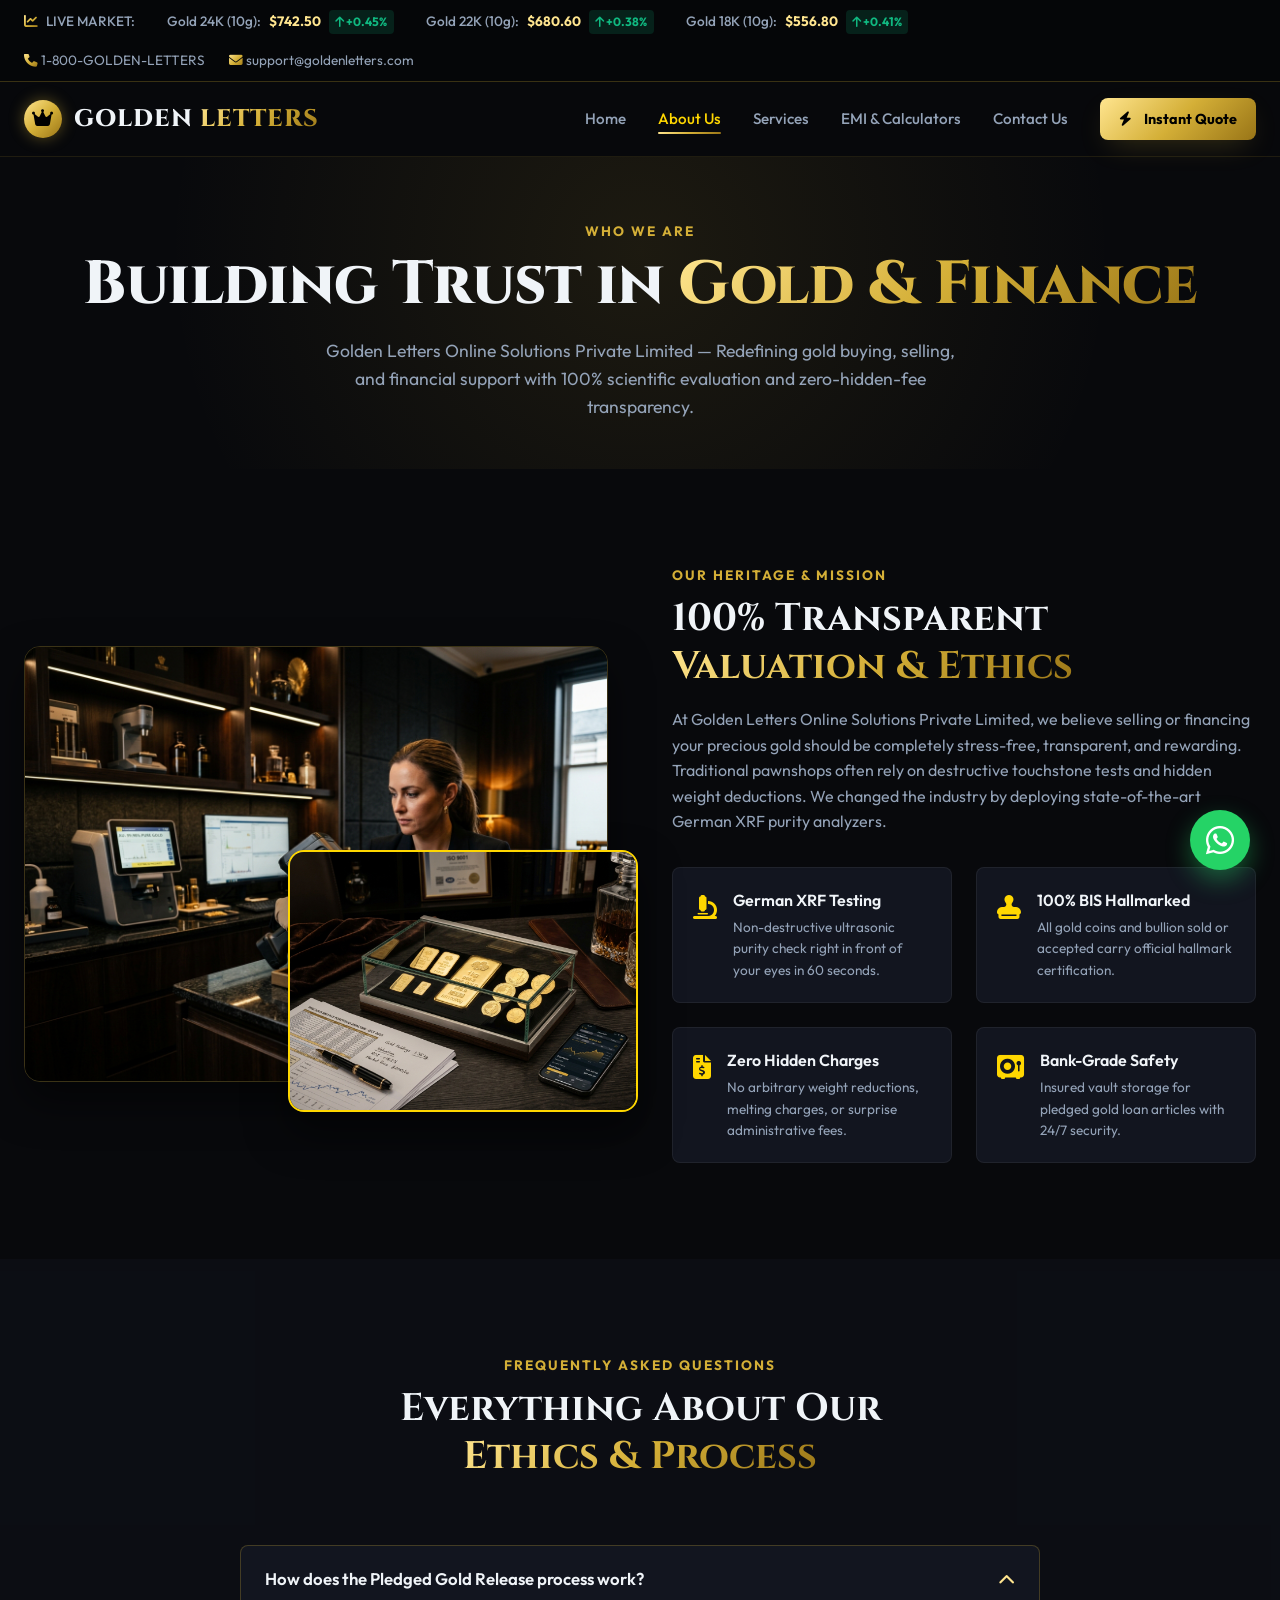
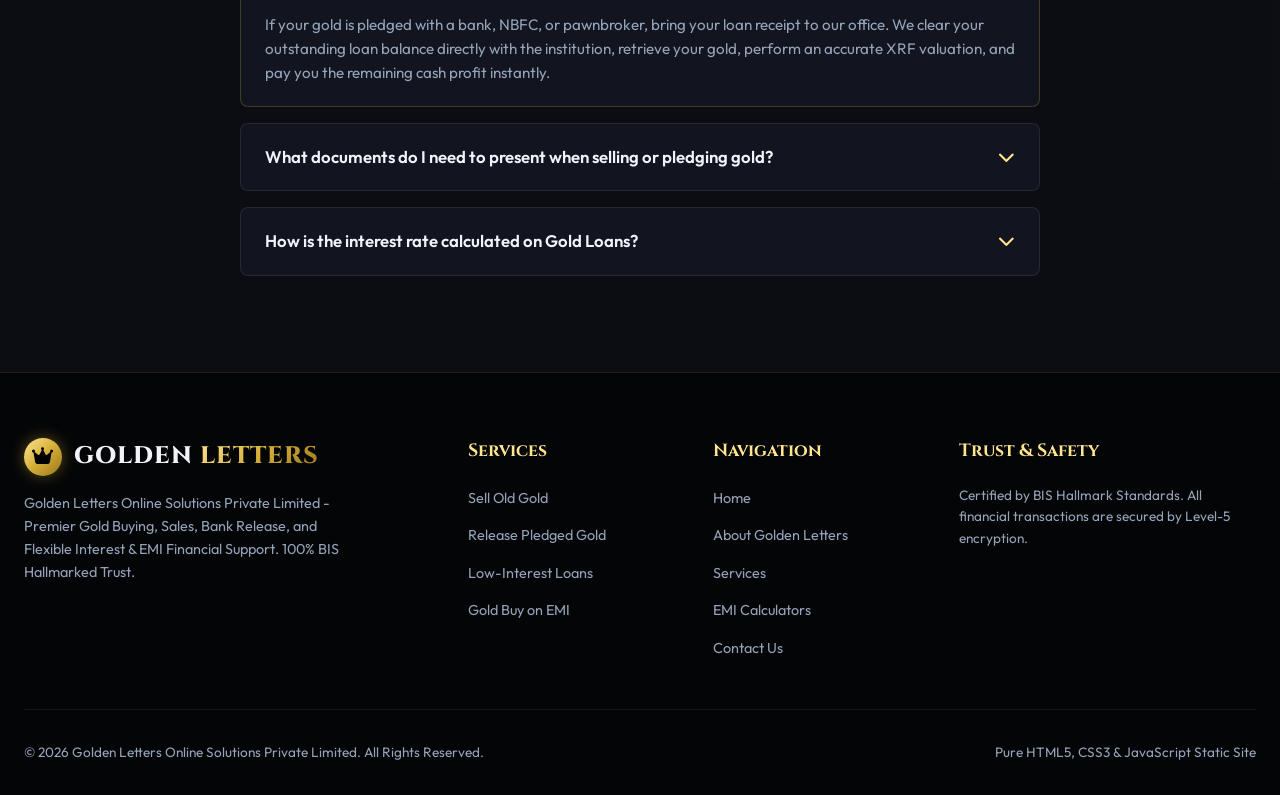
==== about.html @ a10e6843 "Initial commit of goldemi project Co-Authored-By: Claude Sonnet 5 <noreply@anthropic.com>" ====
<!DOCTYPE html>
<html lang="en">
<head>
  <meta charset="UTF-8">
  <meta name="viewport" content="width=device-width, initial-scale=1.0">
  <title>About Us | Golden Letters Online Solutions Private Limited</title>
  <meta name="description" content="Learn about Golden Letters Online Solutions Private Limited. Our commitment to 100% BIS hallmarked gold purity, German XRF testing, and transparent interest rates.">
  
  <!-- Font Awesome Icons -->
  <link rel="stylesheet" href="https://cdnjs.cloudflare.com/ajax/libs/font-awesome/6.4.0/css/all.min.css">
  
  <!-- Custom Stylesheet -->
  <link rel="stylesheet" href="styles.css">
</head>
<body>

  <!-- Top Live Gold Rate Ticker -->
  <div class="top-ticker">
    <div class="container ticker-wrap">
      <div class="ticker-items">
        <div class="ticker-item">
          <i class="fa-solid fa-chart-line text-gold"></i>
          <span class="ticker-label">LIVE MARKET:</span>
        </div>
        <div class="ticker-item">
          <span class="ticker-label">Gold 24K (10g):</span>
          <span class="ticker-val" id="rate-24k">$742.50</span>
          <span class="ticker-badge badge-up"><i class="fa-solid fa-arrow-up"></i> +0.45%</span>
        </div>
        <div class="ticker-item">
          <span class="ticker-label">Gold 22K (10g):</span>
          <span class="ticker-val" id="rate-22k">$680.60</span>
          <span class="ticker-badge badge-up"><i class="fa-solid fa-arrow-up"></i> +0.38%</span>
        </div>
        <div class="ticker-item">
          <span class="ticker-label">Gold 18K (10g):</span>
          <span class="ticker-val" id="rate-18k">$556.80</span>
          <span class="ticker-badge badge-up"><i class="fa-solid fa-arrow-up"></i> +0.41%</span>
        </div>
      </div>
      <div class="top-contact-info">
        <a href="tel:+18005554653"><i class="fa-solid fa-phone text-gold"></i> 1-800-GOLDEN-LETTERS</a>
        <a href="mailto:support@goldenletters.com"><i class="fa-solid fa-envelope text-gold"></i> support@goldenletters.com</a>
      </div>
    </div>
  </div>

  <!-- Header Navigation -->
  <nav class="navbar" id="navbar">
    <div class="container nav-wrap">
      <a href="index.html" class="brand-logo">
        <div class="brand-icon"><i class="fa-solid fa-crown"></i></div>
        <span>GOLDEN <span class="text-gold">LETTERS</span></span>
      </a>

      <ul class="nav-links" id="nav-links">
        <li><a href="index.html" class="nav-link">Home</a></li>
        <li><a href="about.html" class="nav-link active">About Us</a></li>
        <li><a href="services.html" class="nav-link">Services</a></li>
        <li><a href="calculator.html" class="nav-link">EMI & Calculators</a></li>
        <li><a href="contact.html" class="nav-link">Contact Us</a></li>
        <li><a href="contact.html" class="btn btn-gold btn-sm"><i class="fa-solid fa-bolt"></i> Instant Quote</a></li>
      </ul>

      <button class="mobile-toggle" id="mobile-toggle" aria-label="Toggle navigation">
        <i class="fa-solid fa-bars"></i>
      </button>
    </div>
  </nav>

  <!-- Page Header Banner -->
  <header class="section" style="background: radial-gradient(circle at 50% 30%, rgba(212, 175, 55, 0.1) 0%, transparent 70%); text-align: center; padding: 4rem 0 3rem;">
    <div class="container">
      <span class="sub-title">Who We Are</span>
      <h1 class="heading-lg">Building Trust in <span class="text-gold">Gold & Finance</span></h1>
      <p style="color: var(--text-muted); max-width: 650px; margin: 1rem auto 0; font-size: 1.1rem;">
        Golden Letters Online Solutions Private Limited — Redefining gold buying, selling, and financial support with 100% scientific evaluation and zero-hidden-fee transparency.
      </p>
    </div>
  </header>

  <!-- About Story Section -->
  <section class="section">
    <div class="container about-grid">
      <div class="about-image-stack">
        <img src="assets/gold-valuation.jpg" alt="German Spectrometer XRF Gold Testing" class="about-img-main" width="600" height="450">
        <img src="assets/gold-coins.jpg" alt="BIS Hallmarked Gold Bullion" class="about-img-sub" width="350" height="260">
      </div>

      <div class="about-content">
        <span class="sub-title">Our Heritage & Mission</span>
        <h2 class="heading-md">100% Transparent <span class="text-gold">Valuation & Ethics</span></h2>
        <p style="margin-top: 1rem; color: var(--text-muted);">
          At Golden Letters Online Solutions Private Limited, we believe selling or financing your precious gold should be completely stress-free, transparent, and rewarding. Traditional pawnshops often rely on destructive touchstone tests and hidden weight deductions. We changed the industry by deploying state-of-the-art German XRF purity analyzers.
        </p>

        <div class="about-features">
          <div class="about-feat-item">
            <div class="about-feat-icon"><i class="fa-solid fa-microscope"></i></div>
            <div class="about-feat-text">
              <h5>German XRF Testing</h5>
              <p>Non-destructive ultrasonic purity check right in front of your eyes in 60 seconds.</p>
            </div>
          </div>

          <div class="about-feat-item">
            <div class="about-feat-icon"><i class="fa-solid fa-stamp"></i></div>
            <div class="about-feat-text">
              <h5>100% BIS Hallmarked</h5>
              <p>All gold coins and bullion sold or accepted carry official hallmark certification.</p>
            </div>
          </div>

          <div class="about-feat-item">
            <div class="about-feat-icon"><i class="fa-solid fa-file-invoice-dollar"></i></div>
            <div class="about-feat-text">
              <h5>Zero Hidden Charges</h5>
              <p>No arbitrary weight reductions, melting charges, or surprise administrative fees.</p>
            </div>
          </div>

          <div class="about-feat-item">
            <div class="about-feat-icon"><i class="fa-solid fa-vault"></i></div>
            <div class="about-feat-text">
              <h5>Bank-Grade Safety</h5>
              <p>Insured vault storage for pledged gold loan articles with 24/7 security.</p>
            </div>
          </div>
        </div>
      </div>
    </div>
  </section>

  <!-- FAQ Accordion Section -->
  <section class="section" style="background: rgba(18, 21, 31, 0.4);">
    <div class="container">
      <div class="section-header">
        <span class="sub-title">Frequently Asked Questions</span>
        <h2 class="heading-md">Everything About Our <span class="text-gold">Ethics & Process</span></h2>
      </div>

      <div class="faq-grid">
        <div class="faq-item active">
          <div class="faq-question">
            <span>How does the Pledged Gold Release process work?</span>
            <i class="fa-solid fa-chevron-down faq-icon"></i>
          </div>
          <div class="faq-answer">
            <p>If your gold is pledged with a bank, NBFC, or pawnbroker, bring your loan receipt to our office. We clear your outstanding loan balance directly with the institution, retrieve your gold, perform an accurate XRF valuation, and pay you the remaining cash profit instantly.</p>
          </div>
        </div>

        <div class="faq-item">
          <div class="faq-question">
            <span>What documents do I need to present when selling or pledging gold?</span>
            <i class="fa-solid fa-chevron-down faq-icon"></i>
          </div>
          <div class="faq-answer">
            <p>You need to provide a valid government-issued photo ID (Passport, Driver's License, or National ID), proof of address, and proof of purchase or loan pledge document if available. This ensures full regulatory compliance.</p>
          </div>
        </div>

        <div class="faq-item">
          <div class="faq-question">
            <span>How is the interest rate calculated on Gold Loans?</span>
            <i class="fa-solid fa-chevron-down faq-icon"></i>
          </div>
          <div class="faq-answer">
            <p>Interest rates start as low as 0.75% per month depending on loan-to-value (LTV) ratio and tenure. You can choose between fixed monthly interest payments, EMI monthly installments, or bullet repayment where interest is paid at maturity.</p>
          </div>
        </div>
      </div>
    </div>
  </section>

  <!-- Floating WhatsApp Action -->
  <a href="https://wa.me/15553829100?text=Hi%20Golden%20Letters,%20I%20want%20to%20inquire%20about%20Gold%20Finance%20and%20EMI%20options" class="floating-whatsapp" target="_blank" aria-label="Chat on WhatsApp">
    <i class="fa-brands fa-whatsapp"></i>
  </a>

  <!-- Footer -->
  <footer class="footer">
    <div class="container">
      <div class="footer-grid">
        <div class="footer-col">
          <a href="index.html" class="brand-logo" style="margin-bottom: 1rem; display: inline-flex;">
            <div class="brand-icon"><i class="fa-solid fa-crown"></i></div>
            <span>GOLDEN <span class="text-gold">LETTERS</span></span>
          </a>
          <p style="color: var(--text-muted); font-size: 0.9rem; max-width: 320px;">
            Golden Letters Online Solutions Private Limited - Premier Gold Buying, Sales, Bank Release, and Flexible Interest & EMI Financial Support. 100% BIS Hallmarked Trust.
          </p>
        </div>

        <div class="footer-col">
          <h4>Services</h4>
          <ul class="footer-links">
            <li><a href="services.html">Sell Old Gold</a></li>
            <li><a href="services.html">Release Pledged Gold</a></li>
            <li><a href="calculator.html">Low-Interest Loans</a></li>
            <li><a href="calculator.html">Gold Buy on EMI</a></li>
          </ul>
        </div>

        <div class="footer-col">
          <h4>Navigation</h4>
          <ul class="footer-links">
            <li><a href="index.html">Home</a></li>
            <li><a href="about.html">About Golden Letters</a></li>
            <li><a href="services.html">Services</a></li>
            <li><a href="calculator.html">EMI Calculators</a></li>
            <li><a href="contact.html">Contact Us</a></li>
          </ul>
        </div>

        <div class="footer-col">
          <h4>Trust & Safety</h4>
          <p style="color: var(--text-muted); font-size: 0.85rem; margin-bottom: 1rem;">
            Certified by BIS Hallmark Standards. All financial transactions are secured by Level-5 encryption.
          </p>
        </div>
      </div>

      <div class="footer-bottom">
        <p>&copy; 2026 Golden Letters Online Solutions Private Limited. All Rights Reserved.</p>
        <p>Pure HTML5, CSS3 & JavaScript Static Site</p>
      </div>
    </div>
  </footer>

  <script src="app.js"></script>
</body>
</html>
---- styles.css ----
/* ==========================================================================
   Golden Letters Online Solutions Private Limited - CSS Stylesheet
   ========================================================================== */

@import url('https://fonts.googleapis.com/css2?family=Cinzel:wght@500;600;700;800;900&family=Outfit:wght@300;400;500;600;700&display=swap');

/* --- Design Tokens --- */
:root {
  --bg-dark: #08090C;
  --bg-card: #12151F;
  --bg-card-hover: #1A1F2C;
  --bg-glass: rgba(18, 21, 31, 0.7);
  
  --gold-primary: #D4AF37;
  --gold-light: #FFE58F;
  --gold-bright: #FFD700;
  --gold-dark: #997517;
  --gold-gradient: linear-gradient(135deg, #FFE58F 0%, #D4AF37 50%, #997517 100%);
  --gold-gradient-glow: linear-gradient(135deg, rgba(255,229,143,0.3) 0%, rgba(212,175,55,0.2) 100%);
  --gold-border: rgba(212, 175, 55, 0.25);
  
  --text-main: #F0F4F8;
  --text-muted: #94A3B8;
  --text-gold: #E6C244;
  
  --success: #10B981;
  --danger: #EF4444;
  
  --font-heading: 'Cinzel', serif;
  --font-body: 'Outfit', sans-serif;
  
  --shadow-gold: 0 10px 30px -10px rgba(212, 175, 55, 0.3);
  --shadow-card: 0 20px 40px rgba(0, 0, 0, 0.5);
  --radius-sm: 8px;
  --radius-md: 16px;
  --radius-lg: 24px;
  
  --transition: all 0.3s cubic-bezier(0.4, 0, 0.2, 1);
}

/* --- Reset & Global --- */
*, *::before, *::after {
  box-sizing: border-box;
  margin: 0;
  padding: 0;
}

html {
  scroll-behavior: smooth;
  font-size: 16px;
}

body {
  background-color: var(--bg-dark);
  color: var(--text-main);
  font-family: var(--font-body);
  line-height: 1.6;
  overflow-x: hidden;
}

a {
  color: inherit;
  text-decoration: none;
}

button {
  font-family: var(--font-body);
  cursor: pointer;
  border: none;
  outline: none;
}

img {
  max-width: 100%;
  height: auto;
  display: block;
}

/* --- Container --- */
.container {
  width: 100%;
  max-width: 1280px;
  margin: 0 auto;
  padding: 0 1.5rem;
}

/* --- Typography Utilities --- */
.text-gold {
  background: var(--gold-gradient);
  -webkit-background-clip: text;
  -webkit-text-fill-color: transparent;
  display: inline-block;
}

.heading-lg {
  font-family: var(--font-heading);
  font-size: clamp(2.2rem, 5vw, 3.8rem);
  font-weight: 800;
  line-height: 1.15;
  letter-spacing: -0.5px;
}

.heading-md {
  font-family: var(--font-heading);
  font-size: clamp(1.6rem, 3.5vw, 2.4rem);
  font-weight: 700;
  line-height: 1.25;
}

.heading-sm {
  font-family: var(--font-heading);
  font-size: 1.25rem;
  font-weight: 600;
}

.sub-title {
  color: var(--gold-primary);
  text-transform: uppercase;
  letter-spacing: 2px;
  font-size: 0.85rem;
  font-weight: 700;
  margin-bottom: 0.5rem;
  display: block;
}

/* --- Buttons & UI Elements --- */
.btn {
  display: inline-flex;
  align-items: center;
  justify-content: center;
  gap: 0.75rem;
  padding: 0.9rem 1.8rem;
  font-size: 1rem;
  font-weight: 600;
  border-radius: var(--radius-sm);
  transition: var(--transition);
  position: relative;
  overflow: hidden;
  z-index: 1;
}

.btn-gold {
  background: var(--gold-gradient);
  color: #000;
  font-weight: 700;
  box-shadow: var(--shadow-gold);
}

.btn-gold:hover {
  transform: translateY(-3px);
  box-shadow: 0 15px 35px -5px rgba(212, 175, 55, 0.5);
}

.btn-outline {
  background: transparent;
  color: var(--text-main);
  border: 1px solid var(--gold-border);
  backdrop-filter: blur(10px);
}

.btn-outline:hover {
  border-color: var(--gold-bright);
  color: var(--gold-bright);
  background: rgba(212, 175, 55, 0.08);
  transform: translateY(-3px);
}

.btn-sm {
  padding: 0.6rem 1.2rem;
  font-size: 0.9rem;
}

/* --- Live Ticker Bar --- */
.top-ticker {
  background: #050608;
  border-bottom: 1px solid var(--gold-border);
  padding: 0.6rem 0;
  font-size: 0.85rem;
  position: relative;
  z-index: 100;
}

.ticker-wrap {
  display: flex;
  justify-content: space-between;
  align-items: center;
  flex-wrap: wrap;
  gap: 1rem;
}

.ticker-items {
  display: flex;
  gap: 2rem;
  align-items: center;
  overflow-x: auto;
  white-space: nowrap;
  scrollbar-width: none;
}
.ticker-items::-webkit-scrollbar { display: none; }

.ticker-item {
  display: flex;
  align-items: center;
  gap: 0.5rem;
}

.ticker-label {
  color: var(--text-muted);
  font-weight: 500;
}

.ticker-val {
  color: var(--gold-light);
  font-weight: 700;
}

.ticker-badge {
  padding: 0.15rem 0.4rem;
  border-radius: 4px;
  font-size: 0.75rem;
  font-weight: 700;
}

.badge-up {
  background: rgba(16, 185, 129, 0.15);
  color: var(--success);
}

.top-contact-info {
  display: flex;
  gap: 1.5rem;
  color: var(--text-muted);
}
.top-contact-info a:hover {
  color: var(--gold-bright);
}

/* --- Header Navigation --- */
.navbar {
  position: sticky;
  top: 0;
  left: 0;
  width: 100%;
  background: rgba(8, 9, 12, 0.85);
  backdrop-filter: blur(16px);
  border-bottom: 1px solid rgba(212, 175, 55, 0.12);
  z-index: 99;
  padding: 1rem 0;
  transition: var(--transition);
}

.nav-wrap {
  display: flex;
  align-items: center;
  justify-content: space-between;
}

.brand-logo {
  display: flex;
  align-items: center;
  gap: 0.75rem;
  font-family: var(--font-heading);
  font-size: 1.5rem;
  font-weight: 800;
  letter-spacing: 1px;
}

.brand-icon {
  width: 38px;
  height: 38px;
  background: var(--gold-gradient);
  border-radius: 50%;
  display: flex;
  align-items: center;
  justify-content: center;
  color: #000;
  font-size: 1.2rem;
  box-shadow: 0 0 15px rgba(212, 175, 55, 0.4);
}

.nav-links {
  display: flex;
  align-items: center;
  gap: 2rem;
  list-style: none;
}

.nav-link {
  font-weight: 500;
  font-size: 0.95rem;
  color: var(--text-muted);
  transition: var(--transition);
  position: relative;
}

.nav-link:hover, .nav-link.active {
  color: var(--gold-bright);
}

.nav-link.active::after {
  content: '';
  position: absolute;
  bottom: -6px;
  left: 0;
  width: 100%;
  height: 2px;
  background: var(--gold-gradient);
  border-radius: 2px;
}

.mobile-toggle {
  display: none;
  background: transparent;
  color: var(--text-main);
  font-size: 1.5rem;
}

/* --- Hero Section --- */
.hero-section {
  position: relative;
  padding: 5rem 0 6rem;
  background: radial-gradient(circle at 70% 30%, rgba(212, 175, 55, 0.08) 0%, transparent 60%);
  overflow: hidden;
}

.hero-grid {
  display: grid;
  grid-template-columns: 1.1fr 0.9fr;
  gap: 3rem;
  align-items: center;
}

.hero-badge {
  display: inline-flex;
  align-items: center;
  gap: 0.5rem;
  padding: 0.4rem 1rem;
  background: rgba(212, 175, 55, 0.1);
  border: 1px solid var(--gold-border);
  border-radius: 50px;
  font-size: 0.85rem;
  color: var(--gold-light);
  margin-bottom: 1.5rem;
}

.hero-description {
  font-size: 1.15rem;
  color: var(--text-muted);
  margin: 1.5rem 0 2.5rem;
  max-width: 580px;
}

.hero-actions {
  display: flex;
  gap: 1rem;
  flex-wrap: wrap;
}

.hero-stats {
  display: grid;
  grid-template-columns: repeat(3, 1fr);
  gap: 1.5rem;
  margin-top: 3.5rem;
  padding-top: 2rem;
  border-top: 1px solid rgba(255, 255, 255, 0.08);
}

.stat-item h4 {
  font-family: var(--font-heading);
  font-size: 1.8rem;
  color: var(--gold-light);
  font-weight: 800;
}
.stat-item p {
  font-size: 0.85rem;
  color: var(--text-muted);
}

.hero-image-wrap {
  position: relative;
}

.hero-image-card {
  position: relative;
  border-radius: var(--radius-lg);
  overflow: hidden;
  border: 1px solid var(--gold-border);
  box-shadow: var(--shadow-card);
}

.hero-image-card img {
  width: 100%;
  object-fit: cover;
  transform: scale(1.02);
  transition: transform 0.6s ease;
}
.hero-image-card:hover img {
  transform: scale(1.06);
}

.floating-glass-badge {
  position: absolute;
  bottom: -20px;
  left: -20px;
  background: rgba(18, 21, 31, 0.85);
  backdrop-filter: blur(16px);
  border: 1px solid var(--gold-border);
  padding: 1.2rem;
  border-radius: var(--radius-md);
  box-shadow: var(--shadow-card);
  display: flex;
  align-items: center;
  gap: 1rem;
}

.badge-icon {
  width: 48px;
  height: 48px;
  background: var(--gold-gradient);
  border-radius: 12px;
  display: flex;
  align-items: center;
  justify-content: center;
  font-size: 1.5rem;
  color: #000;
}

/* --- Section Global Styling --- */
.section {
  padding: 6rem 0;
}

.section-header {
  text-align: center;
  max-width: 680px;
  margin: 0 auto 4rem;
}

.section-header p {
  color: var(--text-muted);
  font-size: 1.1rem;
  margin-top: 0.75rem;
}

/* --- Services Section --- */
.services-grid {
  display: grid;
  grid-template-columns: repeat(auto-fit, minmax(280px, 1fr));
  gap: 2rem;
}

.service-card {
  background: var(--bg-card);
  border: 1px solid var(--gold-border);
  border-radius: var(--radius-md);
  padding: 2.2rem;
  transition: var(--transition);
  position: relative;
  overflow: hidden;
  display: flex;
  flex-direction: column;
}

.service-card:hover {
  background: var(--bg-card-hover);
  border-color: var(--gold-bright);
  transform: translateY(-8px);
  box-shadow: 0 20px 40px -15px rgba(212, 175, 55, 0.2);
}

.service-icon-box {
  width: 60px;
  height: 60px;
  background: rgba(212, 175, 55, 0.1);
  border: 1px solid var(--gold-border);
  border-radius: 16px;
  display: flex;
  align-items: center;
  justify-content: center;
  font-size: 1.8rem;
  color: var(--gold-bright);
  margin-bottom: 1.5rem;
  transition: var(--transition);
}

.service-card:hover .service-icon-box {
  background: var(--gold-gradient);
  color: #000;
  box-shadow: 0 0 20px rgba(212, 175, 55, 0.4);
}

.service-card h3 {
  font-family: var(--font-heading);
  font-size: 1.35rem;
  margin-bottom: 0.75rem;
}

.service-card p {
  color: var(--text-muted);
  font-size: 0.95rem;
  margin-bottom: 1.5rem;
  flex-grow: 1;
}

.service-link {
  color: var(--gold-light);
  font-weight: 600;
  font-size: 0.9rem;
  display: inline-flex;
  align-items: center;
  gap: 0.5rem;
  transition: var(--transition);
}

.service-card:hover .service-link {
  color: var(--gold-bright);
  gap: 0.8rem;
}

/* --- Interactive Finance Suite (Calculators) --- */
.finance-section {
  background: linear-gradient(180deg, var(--bg-dark) 0%, #0F121B 100%);
  position: relative;
}

.calc-container {
  background: var(--bg-card);
  border: 1px solid var(--gold-border);
  border-radius: var(--radius-lg);
  padding: 3rem;
  box-shadow: var(--shadow-card);
}

.calc-tabs {
  display: flex;
  gap: 1rem;
  border-bottom: 1px solid rgba(255, 255, 255, 0.08);
  padding-bottom: 1.5rem;
  margin-bottom: 2.5rem;
  overflow-x: auto;
}

.calc-tab {
  padding: 0.8rem 1.6rem;
  background: rgba(255, 255, 255, 0.03);
  border: 1px solid rgba(255, 255, 255, 0.08);
  border-radius: 50px;
  color: var(--text-muted);
  font-weight: 600;
  font-size: 0.95rem;
  transition: var(--transition);
  white-space: nowrap;
}

.calc-tab:hover {
  border-color: var(--gold-border);
  color: var(--text-main);
}

.calc-tab.active {
  background: var(--gold-gradient);
  color: #000;
  border-color: transparent;
  font-weight: 700;
  box-shadow: 0 4px 20px rgba(212, 175, 55, 0.3);
}

.calc-tab-content {
  display: none;
}
.calc-tab-content.active {
  display: grid;
  grid-template-columns: 1.2fr 0.8fr;
  gap: 3rem;
  align-items: start;
}

/* Form inputs & Sliders */
.form-group {
  margin-bottom: 1.8rem;
}

.form-label-row {
  display: flex;
  justify-content: space-between;
  align-items: center;
  margin-bottom: 0.6rem;
}

.form-label {
  font-size: 0.95rem;
  font-weight: 600;
  color: var(--text-main);
}

.form-value-display {
  font-size: 1.1rem;
  font-weight: 700;
  color: var(--gold-light);
  background: rgba(212, 175, 55, 0.1);
  padding: 0.2rem 0.8rem;
  border-radius: var(--radius-sm);
  border: 1px solid var(--gold-border);
}

.range-slider {
  width: 100%;
  height: 8px;
  background: #202636;
  border-radius: 4px;
  outline: none;
  -webkit-appearance: none;
  appearance: none;
  cursor: pointer;
}

.range-slider::-webkit-slider-thumb {
  -webkit-appearance: none;
  appearance: none;
  width: 22px;
  height: 22px;
  border-radius: 50%;
  background: var(--gold-bright);
  box-shadow: 0 0 10px rgba(255, 215, 0, 0.8);
  cursor: pointer;
  transition: transform 0.1s;
}

.range-slider::-webkit-slider-thumb:hover {
  transform: scale(1.2);
}

.radio-group {
  display: grid;
  grid-template-columns: repeat(3, 1fr);
  gap: 0.75rem;
}

.radio-card {
  background: rgba(255, 255, 255, 0.03);
  border: 1px solid rgba(255, 255, 255, 0.08);
  padding: 0.75rem;
  text-align: center;
  border-radius: var(--radius-sm);
  cursor: pointer;
  transition: var(--transition);
  font-weight: 600;
  font-size: 0.9rem;
}

.radio-card:hover {
  border-color: var(--gold-border);
}

.radio-card.active {
  background: rgba(212, 175, 55, 0.15);
  border-color: var(--gold-bright);
  color: var(--gold-light);
}

/* Calculator Result Panel */
.calc-result-panel {
  background: rgba(8, 9, 12, 0.6);
  border: 1px solid var(--gold-border);
  border-radius: var(--radius-md);
  padding: 2rem;
  display: flex;
  flex-direction: column;
  justify-content: space-between;
}

.result-main {
  text-align: center;
  padding-bottom: 1.5rem;
  border-bottom: 1px solid rgba(255, 255, 255, 0.08);
  margin-bottom: 1.5rem;
}

.result-main-title {
  color: var(--text-muted);
  font-size: 0.9rem;
  text-transform: uppercase;
  letter-spacing: 1px;
}

.result-main-val {
  font-family: var(--font-heading);
  font-size: 2.5rem;
  font-weight: 800;
  color: var(--gold-light);
  margin: 0.3rem 0;
}

.result-breakdown {
  display: flex;
  flex-direction: column;
  gap: 1rem;
  margin-bottom: 2rem;
}

.breakdown-row {
  display: flex;
  justify-content: space-between;
  font-size: 0.95rem;
}

.breakdown-label {
  color: var(--text-muted);
}

.breakdown-val {
  font-weight: 600;
  color: var(--text-main);
}

/* Custom Visual Progress Bar */
.visual-bar-wrap {
  height: 10px;
  background: #1A1F2D;
  border-radius: 5px;
  overflow: hidden;
  display: flex;
  margin-top: 0.5rem;
}

.bar-principal {
  background: var(--gold-bright);
  height: 100%;
}
.bar-interest {
  background: #3B82F6;
  height: 100%;
}

/* --- About & BIS Trust Section --- */
.about-grid {
  display: grid;
  grid-template-columns: 1fr 1fr;
  gap: 4rem;
  align-items: center;
}

.about-features {
  display: grid;
  grid-template-columns: 1fr 1fr;
  gap: 1.5rem;
  margin-top: 2rem;
}

.about-feat-item {
  background: var(--bg-card);
  border: 1px solid rgba(255, 255, 255, 0.06);
  padding: 1.25rem;
  border-radius: var(--radius-sm);
  display: flex;
  gap: 1rem;
  align-items: flex-start;
}

.about-feat-icon {
  font-size: 1.5rem;
  color: var(--gold-bright);
}

.about-feat-text h5 {
  font-size: 1rem;
  font-weight: 600;
  margin-bottom: 0.2rem;
}
.about-feat-text p {
  font-size: 0.85rem;
  color: var(--text-muted);
}

/* Image Showcase Grid */
.about-image-stack {
  position: relative;
}

.about-img-main {
  border-radius: var(--radius-md);
  border: 1px solid var(--gold-border);
  box-shadow: var(--shadow-card);
}

.about-img-sub {
  position: absolute;
  bottom: -30px;
  right: -30px;
  width: 60%;
  border-radius: var(--radius-md);
  border: 2px solid var(--gold-bright);
  box-shadow: var(--shadow-card);
}

/* --- FAQ Accordion --- */
.faq-grid {
  max-width: 800px;
  margin: 0 auto;
  display: flex;
  flex-direction: column;
  gap: 1rem;
}

.faq-item {
  background: var(--bg-card);
  border: 1px solid rgba(255, 255, 255, 0.08);
  border-radius: var(--radius-sm);
  overflow: hidden;
  transition: var(--transition);
}

.faq-item.active {
  border-color: var(--gold-border);
}

.faq-question {
  padding: 1.25rem 1.5rem;
  display: flex;
  justify-content: space-between;
  align-items: center;
  cursor: pointer;
  font-weight: 600;
  font-size: 1.05rem;
}

.faq-icon {
  transition: transform 0.3s ease;
  color: var(--gold-light);
}

.faq-item.active .faq-icon {
  transform: rotate(180deg);
}

.faq-answer {
  max-height: 0;
  overflow: hidden;
  transition: max-height 0.4s ease, padding 0.4s ease;
  color: var(--text-muted);
  font-size: 0.95rem;
  line-height: 1.6;
}

.faq-item.active .faq-answer {
  max-height: 300px;
  padding: 0 1.5rem 1.25rem 1.5rem;
}

/* --- Contact & Location Section --- */
.contact-grid {
  display: grid;
  grid-template-columns: 1fr 1.2fr;
  gap: 3rem;
}

.contact-info-card {
  background: var(--bg-card);
  border: 1px solid var(--gold-border);
  border-radius: var(--radius-md);
  padding: 2.5rem;
}

.contact-item {
  display: flex;
  gap: 1.2rem;
  margin-bottom: 2rem;
}

.contact-icon-box {
  width: 48px;
  height: 48px;
  background: rgba(212, 175, 55, 0.1);
  border: 1px solid var(--gold-border);
  border-radius: 12px;
  display: flex;
  align-items: center;
  justify-content: center;
  color: var(--gold-bright);
  font-size: 1.3rem;
}

.contact-text h5 {
  font-size: 1.05rem;
  margin-bottom: 0.25rem;
}

.contact-text p {
  color: var(--text-muted);
  font-size: 0.9rem;
}

.contact-form {
  background: var(--bg-card);
  border: 1px solid rgba(255, 255, 255, 0.08);
  border-radius: var(--radius-md);
  padding: 2.5rem;
}

.input-field, .select-field, .textarea-field {
  width: 100%;
  padding: 0.9rem 1.2rem;
  background: #0B0E17;
  border: 1px solid rgba(255, 255, 255, 0.12);
  border-radius: var(--radius-sm);
  color: var(--text-main);
  font-family: var(--font-body);
  font-size: 0.95rem;
  transition: var(--transition);
}

.input-field:focus, .select-field:focus, .textarea-field:focus {
  outline: none;
  border-color: var(--gold-bright);
  box-shadow: 0 0 10px rgba(212, 175, 55, 0.2);
}

.form-grid-2 {
  display: grid;
  grid-template-columns: 1fr 1fr;
  gap: 1rem;
}

/* --- Floating WhatsApp Button --- */
.floating-whatsapp {
  position: fixed;
  bottom: 30px;
  right: 30px;
  width: 60px;
  height: 60px;
  background: #25D366;
  color: #fff;
  border-radius: 50%;
  display: flex;
  align-items: center;
  justify-content: center;
  font-size: 2rem;
  box-shadow: 0 10px 25px rgba(37, 211, 102, 0.4);
  z-index: 999;
  transition: var(--transition);
}

.floating-whatsapp:hover {
  transform: scale(1.1);
  box-shadow: 0 15px 30px rgba(37, 211, 102, 0.6);
}

/* --- Modal Overlay --- */
.modal-overlay {
  position: fixed;
  top: 0;
  left: 0;
  width: 100%;
  height: 100vh;
  background: rgba(0, 0, 0, 0.85);
  backdrop-filter: blur(10px);
  display: flex;
  align-items: center;
  justify-content: center;
  z-index: 9999;
  opacity: 0;
  pointer-events: none;
  transition: opacity 0.3s ease;
}

.modal-overlay.active {
  opacity: 1;
  pointer-events: auto;
}

.modal-card {
  background: var(--bg-card);
  border: 1px solid var(--gold-bright);
  border-radius: var(--radius-md);
  padding: 2.5rem;
  max-width: 480px;
  width: 90%;
  text-align: center;
  box-shadow: var(--shadow-card);
  transform: translateY(20px);
  transition: transform 0.3s ease;
}

.modal-overlay.active .modal-card {
  transform: translateY(0);
}

.modal-icon {
  width: 70px;
  height: 70px;
  background: var(--gold-gradient);
  border-radius: 50%;
  display: flex;
  align-items: center;
  justify-content: center;
  font-size: 2.2rem;
  color: #000;
  margin: 0 auto 1.5rem;
}

/* --- Footer --- */
.footer {
  background: #040507;
  border-top: 1px solid rgba(212, 175, 55, 0.15);
  padding: 4rem 0 2rem;
}

.footer-grid {
  display: grid;
  grid-template-columns: 2fr 1fr 1fr 1.5fr;
  gap: 3rem;
  margin-bottom: 3rem;
}

.footer-col h4 {
  font-family: var(--font-heading);
  font-size: 1.1rem;
  color: var(--gold-light);
  margin-bottom: 1.2rem;
}

.footer-links {
  list-style: none;
  display: flex;
  flex-direction: column;
  gap: 0.75rem;
}

.footer-links a {
  color: var(--text-muted);
  font-size: 0.9rem;
  transition: var(--transition);
}

.footer-links a:hover {
  color: var(--gold-bright);
  padding-left: 5px;
}

.footer-bottom {
  border-top: 1px solid rgba(255, 255, 255, 0.06);
  padding-top: 2rem;
  display: flex;
  justify-content: space-between;
  align-items: center;
  color: var(--text-muted);
  font-size: 0.85rem;
}

/* --- Responsive Media Queries --- */
@media (max-width: 992px) {
  .hero-grid { grid-template-columns: 1fr; }
  .calc-tab-content.active { grid-template-columns: 1fr; }
  .about-grid { grid-template-columns: 1fr; }
  .contact-grid { grid-template-columns: 1fr; }
  .footer-grid { grid-template-columns: 1fr 1fr; }
  .floating-glass-badge { position: relative; bottom: 0; left: 0; margin-top: 1rem; }
}

@media (max-width: 768px) {
  .nav-links {
    position: fixed;
    top: 70px;
    left: -100%;
    width: 100%;
    height: calc(100vh - 70px);
    background: var(--bg-card);
    flex-direction: column;
    padding: 2rem;
    transition: 0.4s ease;
  }
  .nav-links.active { left: 0; }
  .mobile-toggle { display: block; }
  .top-contact-info { display: none; }
  .footer-grid { grid-template-columns: 1fr; }
  .about-img-sub { display: none; }
  .hero-stats { grid-template-columns: 1fr; gap: 1rem; }
}
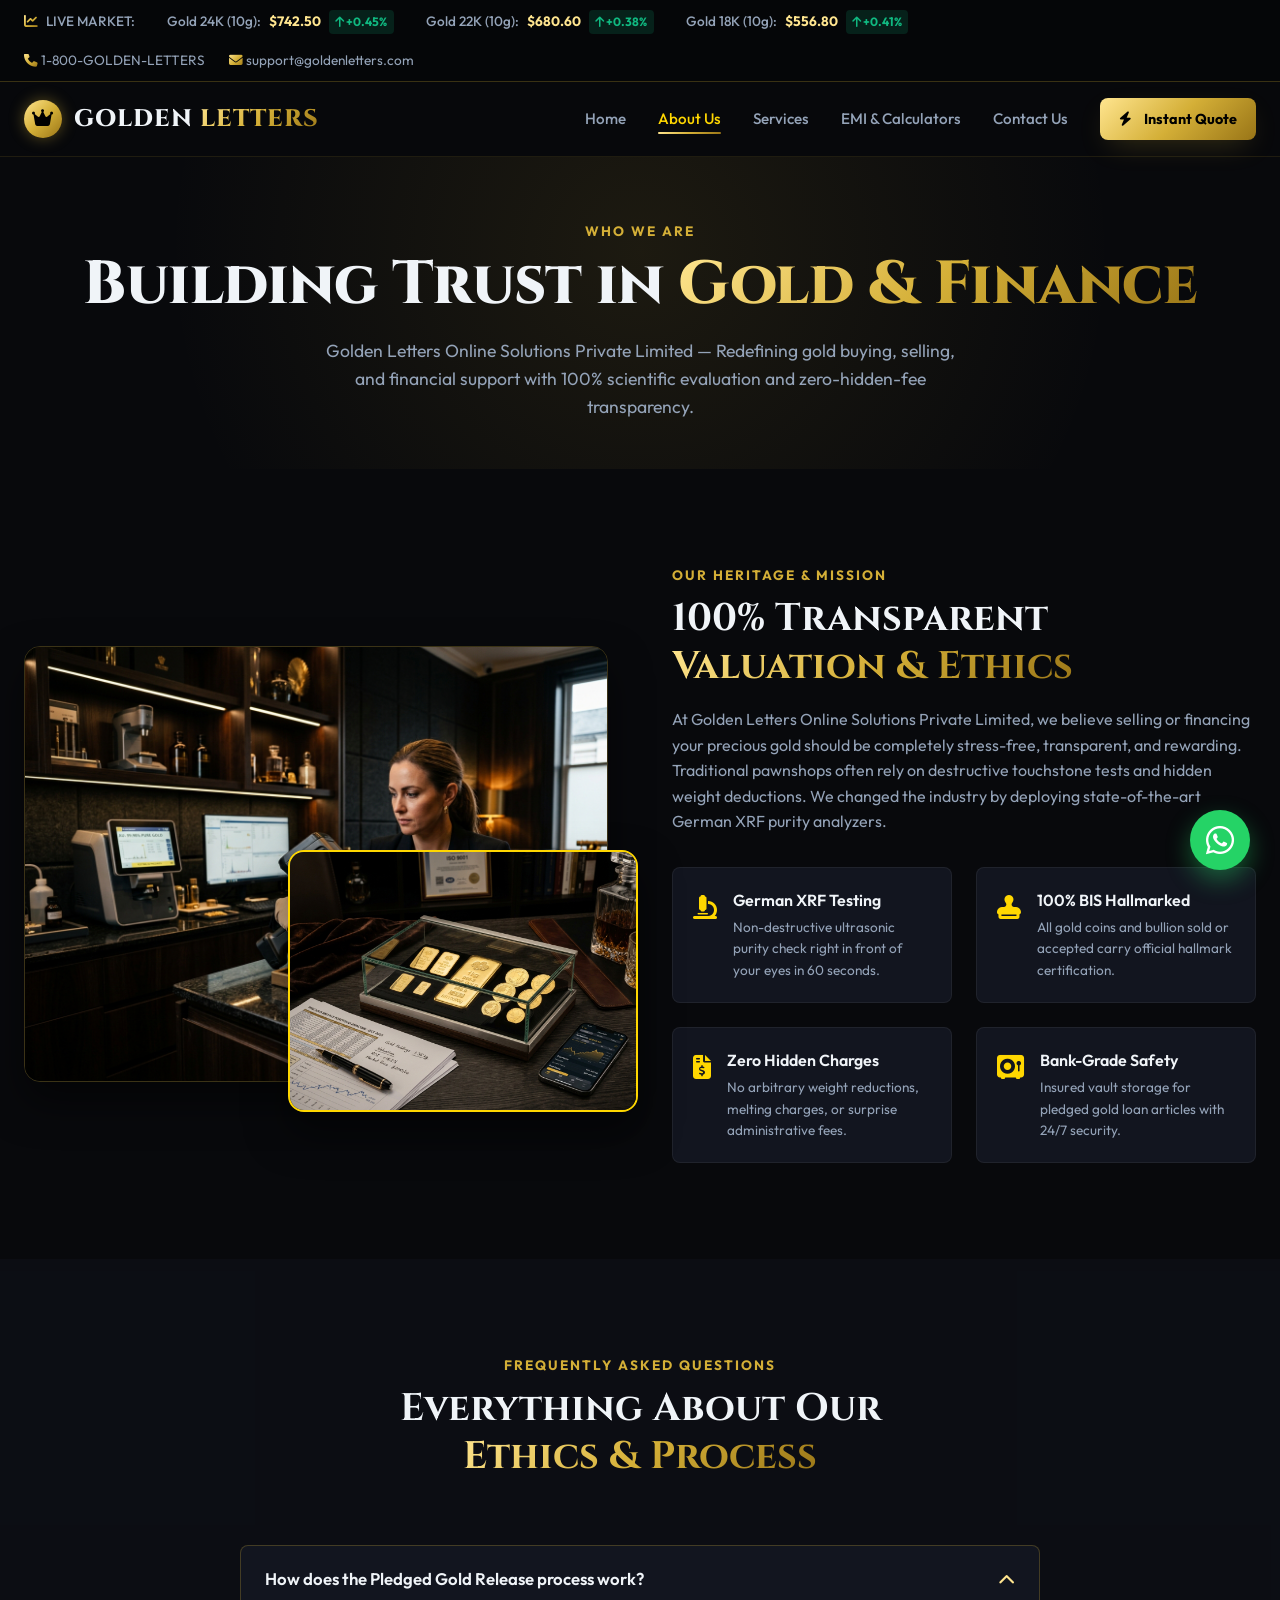
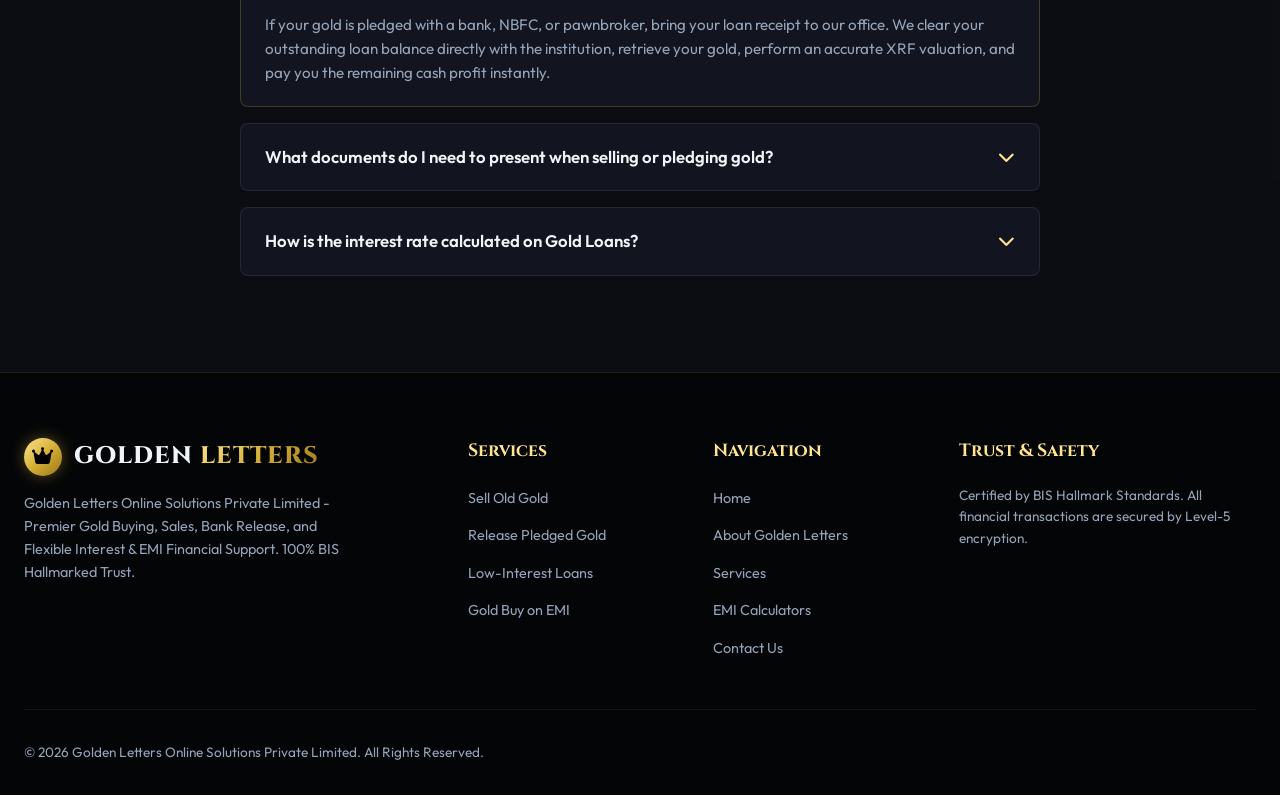
==== commit 2ec13df9: "Enhance gold and silver rate display with live updates and improved badge styling" ====
--- a/about.html
+++ b/about.html
@@ -25,17 +25,17 @@
         <div class="ticker-item">
           <span class="ticker-label">Gold 24K (10g):</span>
           <span class="ticker-val" id="rate-24k">$742.50</span>
-          <span class="ticker-badge badge-up"><i class="fa-solid fa-arrow-up"></i> +0.45%</span>
+          <span class="ticker-badge badge-up" id="badge-24k"><i class="fa-solid fa-arrow-up"></i> +0.45%</span>
         </div>
         <div class="ticker-item">
           <span class="ticker-label">Gold 22K (10g):</span>
           <span class="ticker-val" id="rate-22k">$680.60</span>
-          <span class="ticker-badge badge-up"><i class="fa-solid fa-arrow-up"></i> +0.38%</span>
+          <span class="ticker-badge badge-up" id="badge-22k"><i class="fa-solid fa-arrow-up"></i> +0.38%</span>
         </div>
         <div class="ticker-item">
           <span class="ticker-label">Gold 18K (10g):</span>
           <span class="ticker-val" id="rate-18k">$556.80</span>
-          <span class="ticker-badge badge-up"><i class="fa-solid fa-arrow-up"></i> +0.41%</span>
+          <span class="ticker-badge badge-up" id="badge-18k"><i class="fa-solid fa-arrow-up"></i> +0.41%</span>
         </div>
       </div>
       <div class="top-contact-info">
@@ -223,7 +223,6 @@
 
       <div class="footer-bottom">
         <p>&copy; 2026 Golden Letters Online Solutions Private Limited. All Rights Reserved.</p>
-        <p>Pure HTML5, CSS3 & JavaScript Static Site</p>
       </div>
     </div>
   </footer>
--- a/styles.css
+++ b/styles.css
@@ -226,6 +226,11 @@
   color: var(--success);
 }
 
+.badge-down {
+  background: rgba(239, 68, 68, 0.15);
+  color: var(--danger);
+}
+
 .top-contact-info {
   display: flex;
   gap: 1.5rem;
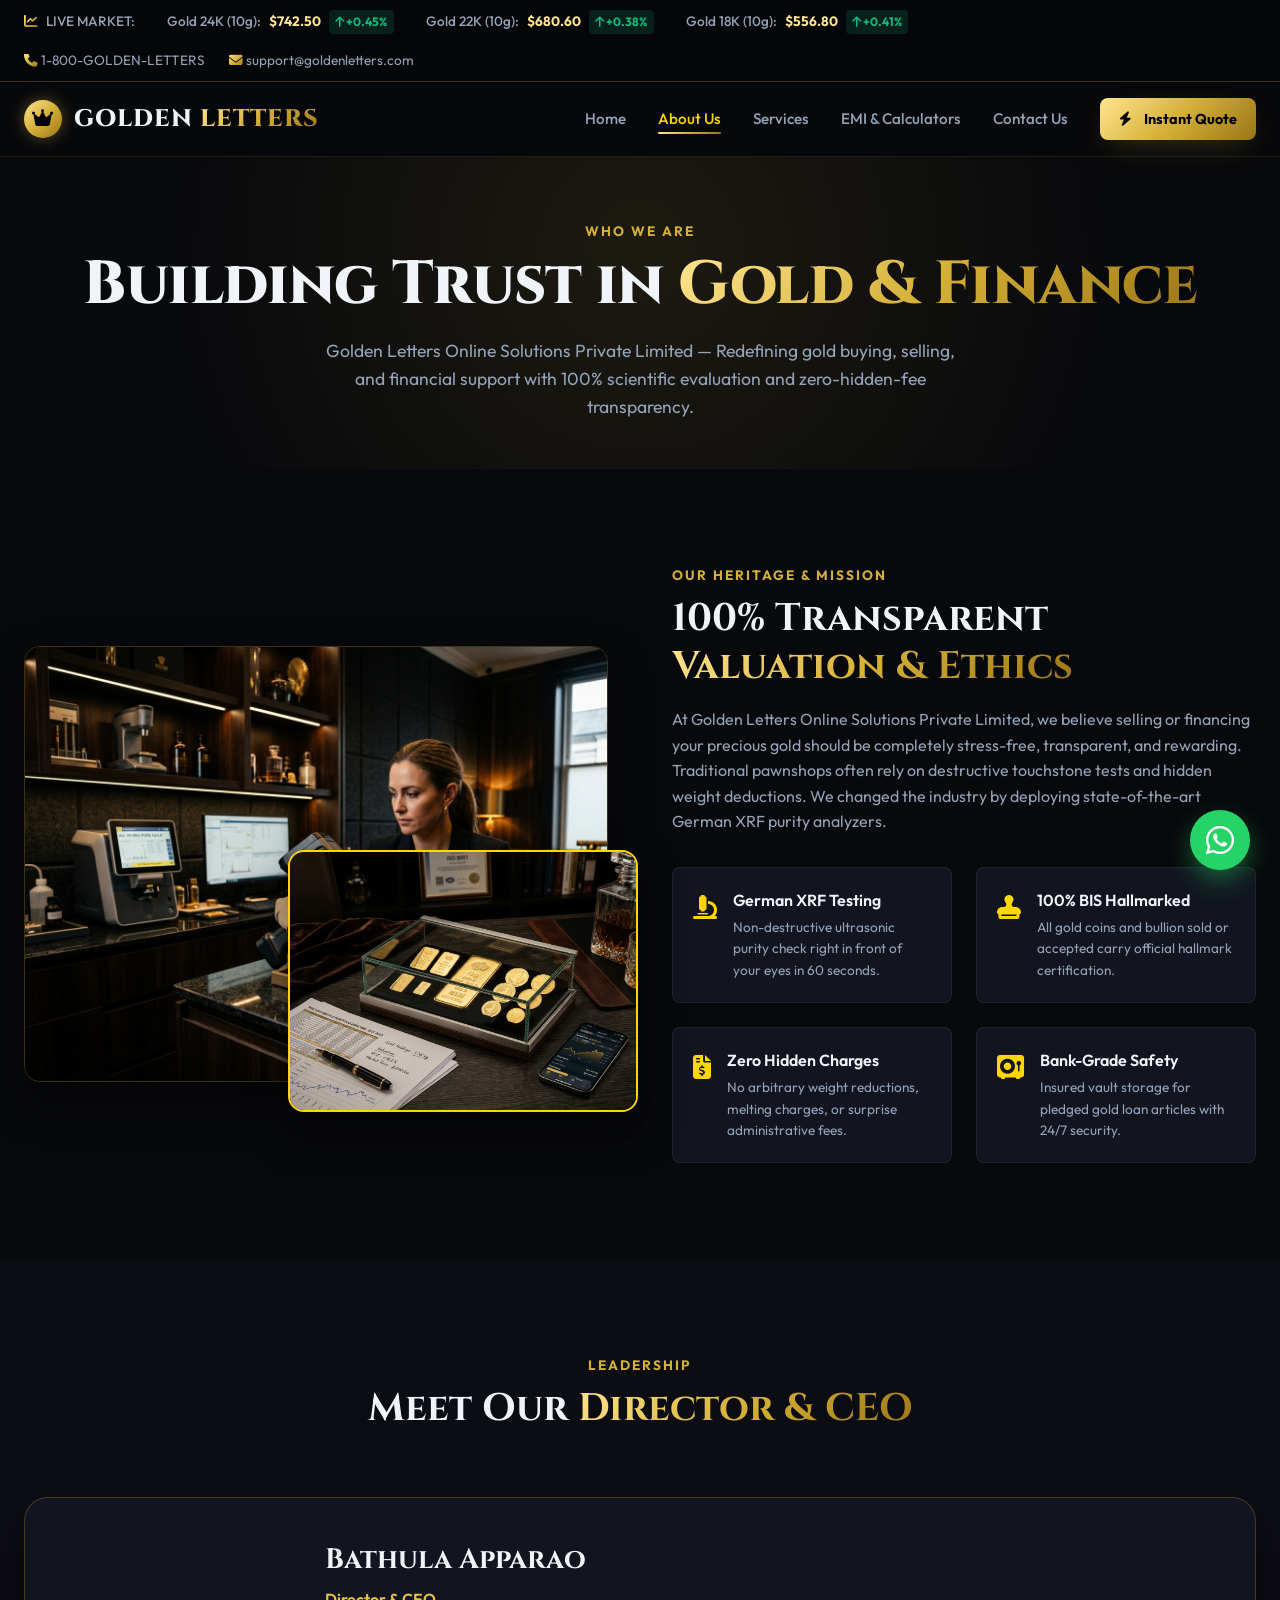
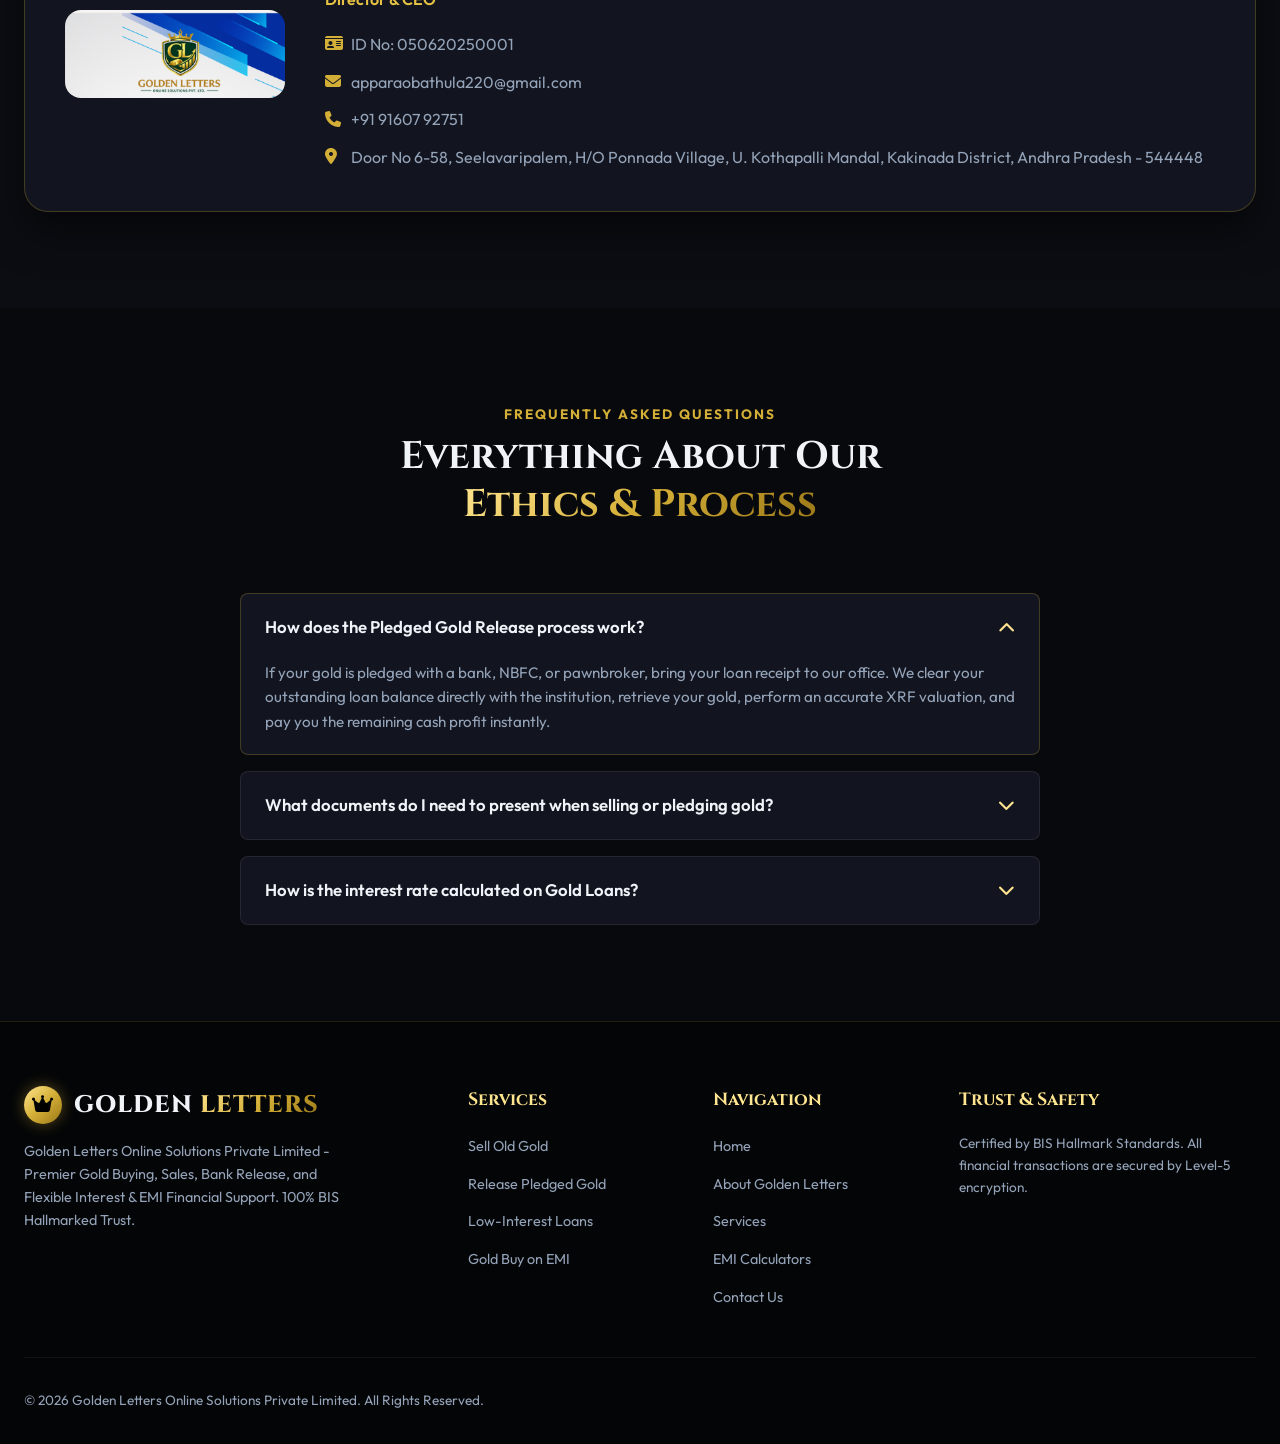
==== commit 98b83f0d: "Add company logo and Director & CEO leadership section to About page Co-Authored-By: Claude Sonnet 5" ====
--- a/about.html
+++ b/about.html
@@ -131,8 +131,32 @@
     </div>
   </section>
 
+  <!-- Leadership Section -->
+  <section class="section" style="background: rgba(18, 21, 31, 0.4);">
+    <div class="container">
+      <div class="section-header">
+        <span class="sub-title">Leadership</span>
+        <h2 class="heading-md">Meet Our <span class="text-gold">Director & CEO</span></h2>
+      </div>
+
+      <div class="leadership-card">
+        <img src="assets/company-logo.png" alt="Golden Letters Online Solutions Pvt Ltd Logo" class="leadership-logo" width="220" height="88">
+        <div class="leadership-info">
+          <h3>Bathula Apparao</h3>
+          <span class="leadership-title">Director & CEO</span>
+          <ul class="leadership-details">
+            <li><i class="fa-solid fa-id-card"></i> ID No: 050620250001</li>
+            <li><i class="fa-solid fa-envelope"></i> <a href="mailto:apparaobathula220@gmail.com">apparaobathula220@gmail.com</a></li>
+            <li><i class="fa-solid fa-phone"></i> <a href="tel:+919160792751">+91 91607 92751</a></li>
+            <li><i class="fa-solid fa-location-dot"></i> Door No 6-58, Seelavaripalem, H/O Ponnada Village, U. Kothapalli Mandal, Kakinada District, Andhra Pradesh - 544448</li>
+          </ul>
+        </div>
+      </div>
+    </div>
+  </section>
+
   <!-- FAQ Accordion Section -->
-  <section class="section" style="background: rgba(18, 21, 31, 0.4);">
+  <section class="section">
     <div class="container">
       <div class="section-header">
         <span class="sub-title">Frequently Asked Questions</span>
--- a/styles.css
+++ b/styles.css
@@ -777,6 +777,67 @@
   color: var(--text-muted);
 }
 
+/* --- Leadership Card --- */
+.leadership-card {
+  display: flex;
+  align-items: center;
+  gap: 2.5rem;
+  background: var(--bg-card);
+  border: 1px solid var(--gold-border);
+  border-radius: var(--radius-lg);
+  padding: 2.5rem;
+  box-shadow: var(--shadow-card);
+  flex-wrap: wrap;
+}
+
+.leadership-logo {
+  width: 220px;
+  height: auto;
+  border-radius: var(--radius-md);
+  flex-shrink: 0;
+}
+
+.leadership-info h3 {
+  font-family: var(--font-heading);
+  font-size: 1.75rem;
+  color: var(--text-main);
+}
+
+.leadership-title {
+  display: inline-block;
+  color: var(--text-gold);
+  font-weight: 600;
+  margin: 0.25rem 0 1.25rem;
+}
+
+.leadership-details {
+  list-style: none;
+  display: flex;
+  flex-direction: column;
+  gap: 0.75rem;
+}
+
+.leadership-details li {
+  display: flex;
+  align-items: flex-start;
+  gap: 0.65rem;
+  color: var(--text-muted);
+}
+
+.leadership-details i {
+  color: var(--gold-primary);
+  margin-top: 0.2rem;
+  width: 1rem;
+}
+
+.leadership-details a {
+  color: var(--text-muted);
+  text-decoration: none;
+}
+.leadership-details a:hover {
+  color: var(--text-gold);
+}
+
 /* Image Showcase Grid */
 .about-image-stack {
   position: relative;
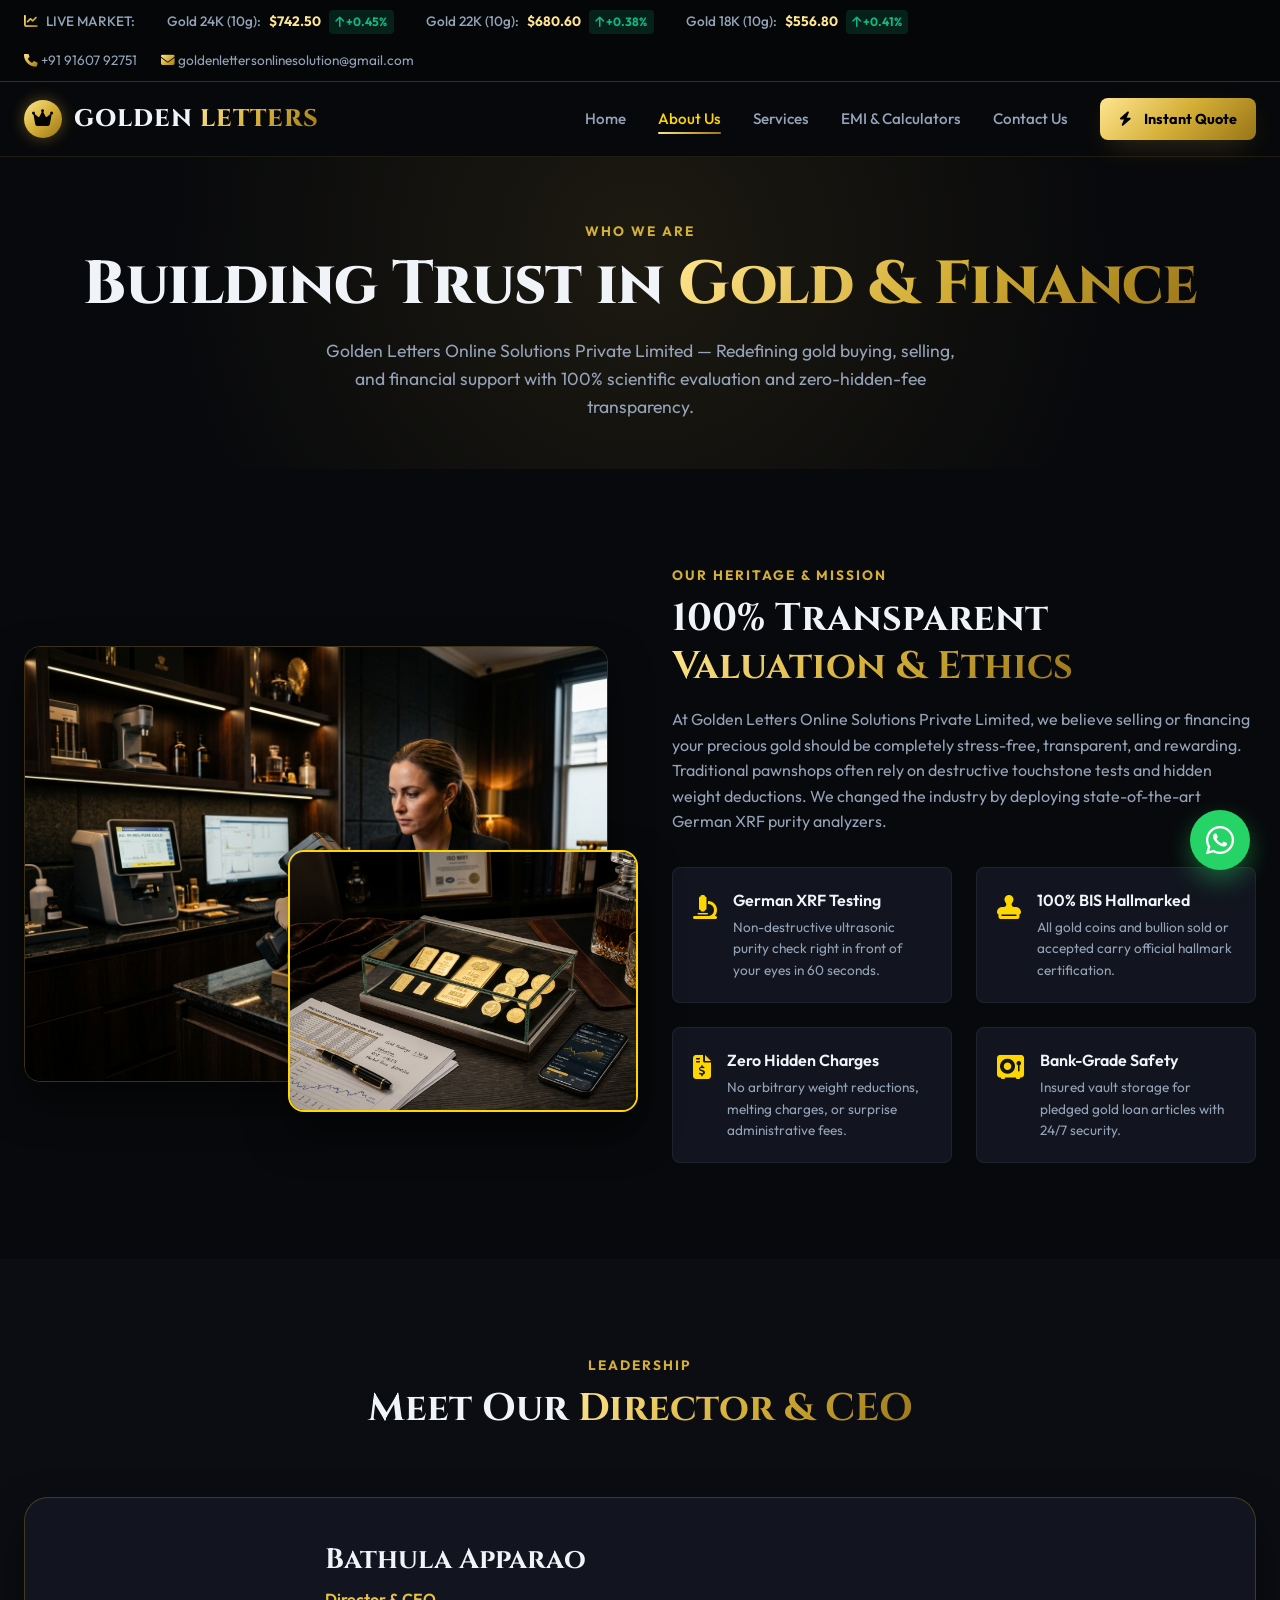
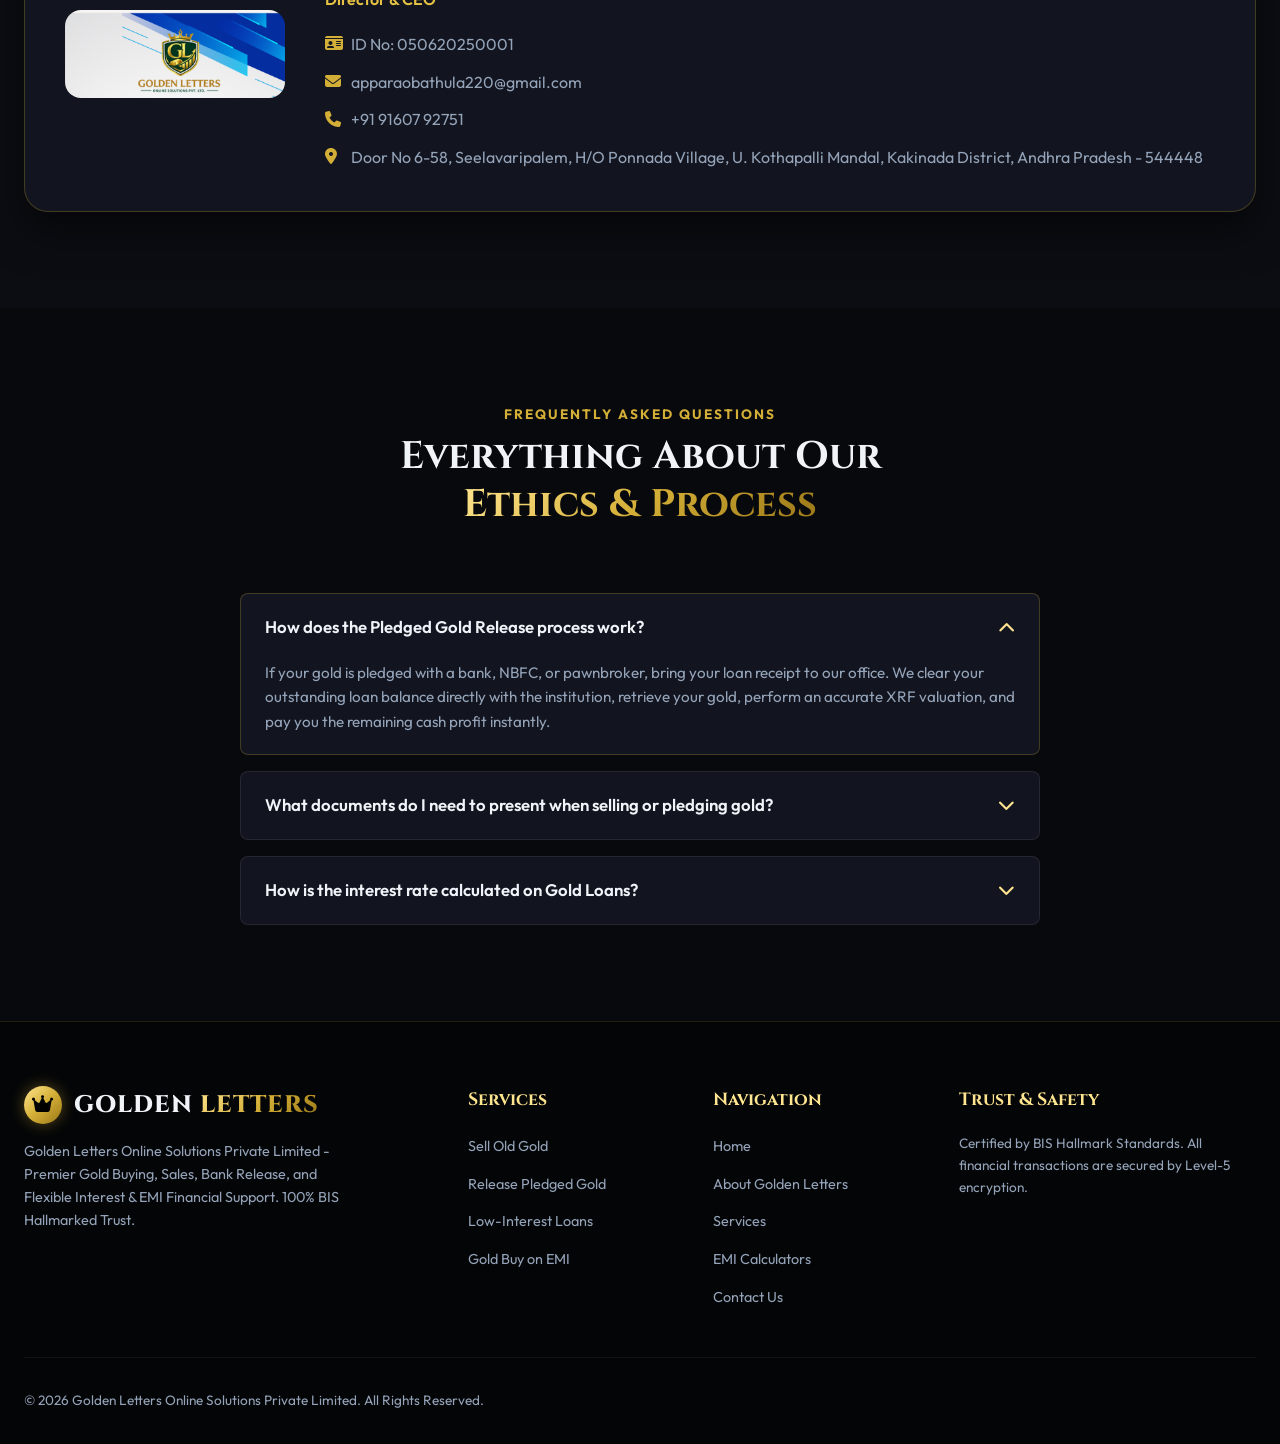
==== commit 8381d7bc: "Update contact information across multiple pages and improve WhatsApp link" ====
--- a/about.html
+++ b/about.html
@@ -39,8 +39,8 @@
         </div>
       </div>
       <div class="top-contact-info">
-        <a href="tel:+18005554653"><i class="fa-solid fa-phone text-gold"></i> 1-800-GOLDEN-LETTERS</a>
-        <a href="mailto:support@goldenletters.com"><i class="fa-solid fa-envelope text-gold"></i> support@goldenletters.com</a>
+        <a href="tel:+919160792751"><i class="fa-solid fa-phone text-gold"></i> +91 91607 92751</a>
+        <a href="mailto:goldenlettersonlinesolution@gmail.com"><i class="fa-solid fa-envelope text-gold"></i> goldenlettersonlinesolution@gmail.com</a>
       </div>
     </div>
   </div>
@@ -198,7 +198,7 @@
   </section>
 
   <!-- Floating WhatsApp Action -->
-  <a href="https://wa.me/15553829100?text=Hi%20Golden%20Letters,%20I%20want%20to%20inquire%20about%20Gold%20Finance%20and%20EMI%20options" class="floating-whatsapp" target="_blank" aria-label="Chat on WhatsApp">
+  <a href="https://wa.me/919160792751?text=Hi%20Golden%20Letters,%20I%20want%20to%20inquire%20about%20Gold%20Finance%20and%20EMI%20options" class="floating-whatsapp" target="_blank" aria-label="Chat on WhatsApp">
     <i class="fa-brands fa-whatsapp"></i>
   </a>
 
